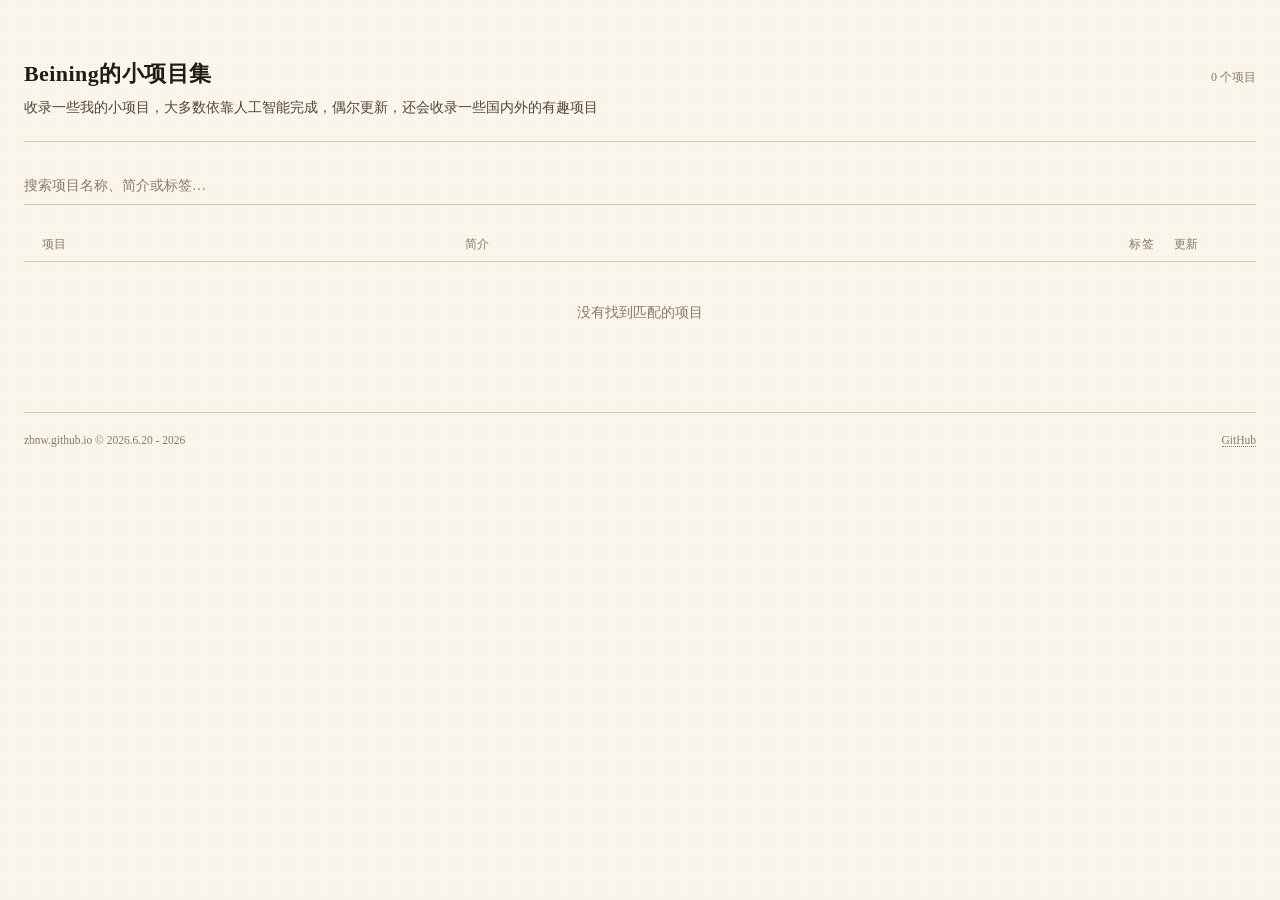
==== index.html @ 9840db20 "Add files via upload" ====
<!doctype html>
<html lang="zh-CN">
<head>
  <meta charset="utf-8" />
  <meta name="viewport" content="width=device-width, initial-scale=1, viewport-fit=cover" />
  <title>项目</title>
  <meta name="description" content="项目列表" />
  <link rel="stylesheet" href="./style.css" />
</head>
<body>
  <div class="wrap">
    <header class="masthead">
      <div>
        <h1 id="site-title">项目</h1>
        <div class="subtitle" id="site-subtitle"></div>
      </div>
      <div class="masthead-meta" id="list-meta"></div>
    </header>

    <div class="controls">
      <div class="search-line">
        <input
          type="text"
          id="search-input"
          placeholder="搜索项目名称、简介或标签…"
          autocomplete="off"
        />
      </div>
      <div class="tag-row" id="tag-row"></div>
    </div>

    <div class="list-head" aria-hidden="true">
      <span>项目</span>
      <span>简介</span>
      <span>标签</span>
      <span>更新</span>
    </div>

    <ul class="list" id="project-list"></ul>

    <footer class="footer">
      <span>zbnw.github.io © 2026.6.20 - <span id="year"></span></span>
      <span><a href="https://github.com/zbnw" target="_blank" rel="noopener noreferrer">GitHub</a></span>
    </footer>
  </div>

  <script src="./projects.js"></script>
  <script src="./app.js"></script>
</body>
</html>
---- style.css ----
/* ============================================================
   样式说明
   ------------------------------------------------------------
   配色:暖白纸感背景 + 墨色文字 + 朱红(印泥色)作为唯一强调色。
   字体:系统无衬线字体优先,中文走 PingFang / 微软雅黑,
        日期等元信息用等宽字体,呼应无线电报务的数字感。
   这个文件基本不用动,除非你想换配色或字号。
   ============================================================ */

:root {
  /* 纸:更干净的暖白,去掉发闷的黄灰感 */
  --paper: #faf6ec;
  --paper-deep: #f0e6cd;
  /* 墨:加深次要文字,避免发灰看不清 */
  --ink: #211b16;
  --ink-soft: #52453a;
  --ink-faint: #8a7a67;
  /* 线:比之前更清晰一点,但仍是细线 */
  --line: #d9c9a4;
  --line-soft: #e6d9b9;
  /* 朱砂红,唯一强调色,比印泥色更鲜亮醒目 */
  --seal: #c5391a;
  --seal-soft: #e07a4f;
  ...
}

* {
  box-sizing: border-box;
}

html {
  -webkit-text-size-adjust: 100%;
}

body {
  margin: 0;
  background: var(--paper);
  color: var(--ink);
  font-family: var(--font-sans);
  font-size: 15px;
  line-height: 1.6;
  -webkit-font-smoothing: antialiased;
  text-rendering: optimizeLegibility;
}

/* 纸张的一点细微纹理,极淡的噪点,不影响性能(纯 CSS 渐变模拟) */
body::before {
  content: "";
  position: fixed;
  inset: 0;
  pointer-events: none;
  background-image:
    radial-gradient(var(--paper-deep) 1px, transparent 1px);
  background-size: 3px 3px;
  opacity: 0.35;
  z-index: 0;
}

.wrap {
  position: relative;
  z-index: 1;
  max-width: var(--max-width);
  margin: 0 auto;
  padding: 56px 24px 80px;
}

/* ---------- 头部 ---------- */

.masthead {
  display: flex;
  align-items: baseline;
  justify-content: space-between;
  gap: 16px;
  padding-bottom: 22px;
  border-bottom: 1px solid var(--line);
  margin-bottom: 28px;
  flex-wrap: wrap;
}

.masthead h1 {
  font-size: 22px;
  font-weight: 600;
  letter-spacing: 0.02em;
  margin: 0;
}

.masthead .subtitle {
  font-size: 13.5px;
  color: var(--ink-soft);
  margin-top: 6px;
}

.masthead-meta {
  font-family: var(--font-mono);
  font-size: 12px;
  color: var(--ink-faint);
  white-space: nowrap;
}

/* ---------- 搜索 / 筛选 ---------- */

.controls {
  display: flex;
  flex-direction: column;
  gap: 12px;
  margin-bottom: 30px;
}

.search-line {
  position: relative;
}

.search-line input {
  width: 100%;
  background: transparent;
  border: none;
  border-bottom: 1px solid var(--line);
  padding: 8px 2px 10px 0;
  font-size: 14px;
  font-family: var(--font-sans);
  color: var(--ink);
  outline: none;
  transition: border-color 0.15s ease;
}

.search-line input::placeholder {
  color: var(--ink-faint);
}

.search-line input:focus {
  border-color: var(--seal);
}

.tag-row {
  display: flex;
  flex-wrap: wrap;
  gap: 8px;
}

.tag-chip {
  font-family: var(--font-mono);
  font-size: 12px;
  letter-spacing: 0.01em;
  padding: 4px 10px;
  border: 1px solid var(--line);
  border-radius: 3px;
  background: transparent;
  color: var(--ink-soft);
  cursor: pointer;
  transition: border-color 0.15s ease, color 0.15s ease, background 0.15s ease;
  line-height: 1.4;
}

.tag-chip:hover {
  border-color: var(--seal-soft);
  color: var(--ink);
}

.tag-chip.active {
  border-color: var(--seal);
  color: var(--seal);
  background: rgba(154, 51, 36, 0.06);
}

/* ---------- 列表 ---------- */

.list-head {
  display: grid;
  grid-template-columns: 1fr 1.6fr auto 64px;
  gap: 20px;
  padding: 0 18px 8px 18px;
  font-family: var(--font-mono);
  font-size: 11.5px;
  letter-spacing: 0.04em;
  color: var(--ink-faint);
  text-transform: uppercase;
}

.list {
  list-style: none;
  margin: 0;
  padding: 0;
  border-top: 1px solid var(--line);
}

.row-item {
  border-bottom: 1px solid var(--line-soft);
}

.row {
  display: grid;
  grid-template-columns: 1fr 1.6fr auto 64px;
  align-items: center;
  gap: 20px;
  padding: 16px 18px;
  text-decoration: none;
  color: inherit;
  position: relative;
  transition: background 0.15s ease;
}

.row::before {
  content: "";
  position: absolute;
  left: 0;
  top: 8px;
  bottom: 8px;
  width: 2px;
  background: transparent;
  transition: background 0.15s ease;
}

.row:hover,
.row:focus-visible {
  background: var(--paper-deep);
}

.row:hover::before,
.row:focus-visible::before {
  background: var(--seal);
}

.row:focus-visible {
  outline: 2px solid var(--seal);
  outline-offset: -2px;
}

.col-name {
  font-weight: 600;
  font-size: 14.5px;
  color: var(--ink);
}

.col-desc {
  font-size: 13.5px;
  color: var(--ink-soft);
}

.col-tags {
  display: flex;
  flex-wrap: wrap;
  gap: 6px;
}

.tag {
  font-family: var(--font-mono);
  font-size: 11px;
  color: var(--ink-faint);
  border: 1px solid var(--line);
  border-radius: 3px;
  padding: 2px 7px;
  white-space: nowrap;
}

.col-meta {
  font-family: var(--font-mono);
  font-size: 11.5px;
  color: var(--ink-faint);
  text-align: right;
  white-space: nowrap;
}

.col-arrow {
  display: none;
}

.empty-state {
  padding: 40px 18px;
  text-align: center;
  color: var(--ink-faint);
  font-size: 13.5px;
}

/* ---------- 页脚 ---------- */

.footer {
  margin-top: 48px;
  padding-top: 18px;
  border-top: 1px solid var(--line);
  font-family: var(--font-mono);
  font-size: 11.5px;
  color: var(--ink-faint);
  display: flex;
  justify-content: space-between;
  flex-wrap: wrap;
  gap: 8px;
}

.footer a {
  color: var(--ink-faint);
  text-decoration: none;
  border-bottom: 1px dotted var(--ink-faint);
}

.footer a:hover {
  color: var(--seal);
  border-color: var(--seal);
}

/* ---------- 进场动效(克制,尊重无动效偏好) ---------- */

.row-item {
  opacity: 0;
  animation: rise 0.4s ease forwards;
}

@keyframes rise {
  from {
    opacity: 0;
    transform: translateY(4px);
  }
  to {
    opacity: 1;
    transform: translateY(0);
  }
}

@media (prefers-reduced-motion: reduce) {
  .row-item {
    opacity: 1;
    animation: none;
  }
  .row,
  .row::before,
  .tag-chip,
  .search-line input {
    transition: none;
  }
}

/* ---------- 响应式:窄屏下表格转为卡片式堆叠 ---------- */

@media (max-width: 680px) {
  .wrap {
    padding: 36px 18px 60px;
  }

  .masthead {
    flex-direction: column;
    align-items: flex-start;
    gap: 4px;
  }

  .list-head {
    display: none;
  }

  .row {
    grid-template-columns: 1fr;
    gap: 6px;
    padding: 16px 16px;
  }

  .col-meta {
    text-align: left;
    order: 3;
  }

  .col-tags {
    order: 2;
  }

  .col-desc {
    order: 1;
  }
}

@media (max-width: 420px) {
  .masthead h1 {
    font-size: 20px;
  }
}
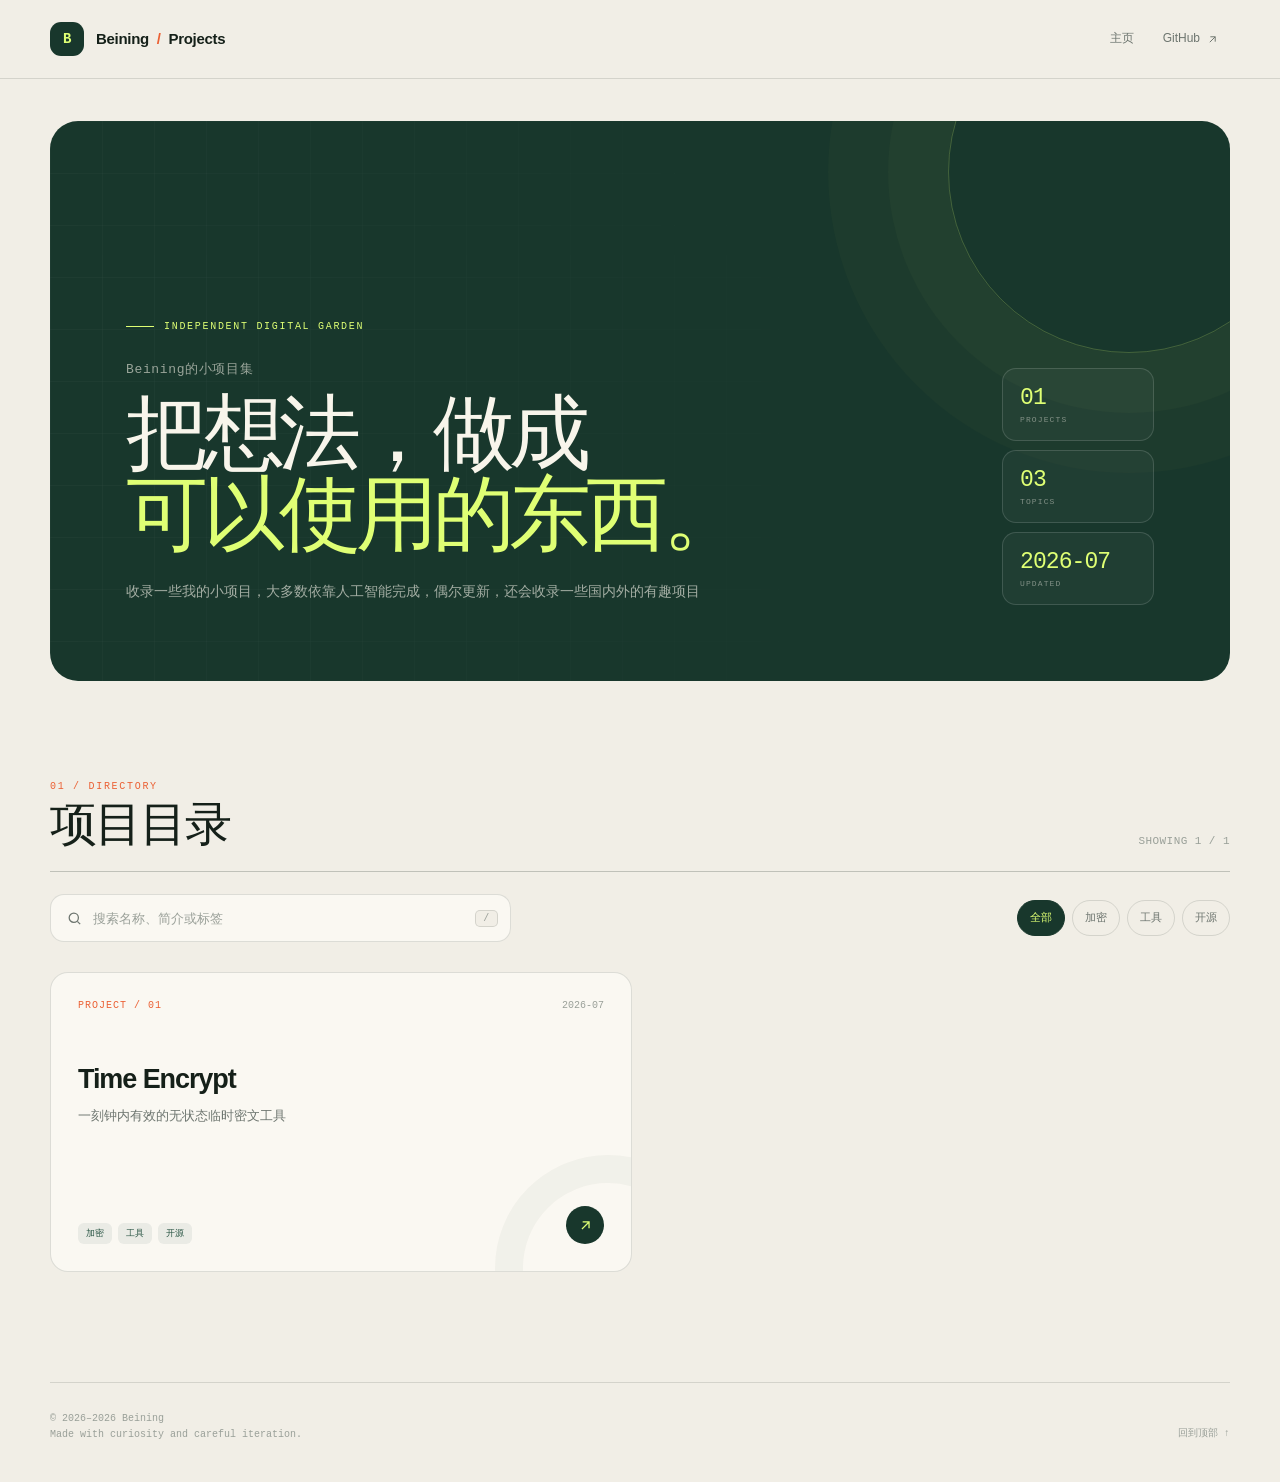
==== commit 7454acd3: "Redesign projects gallery" ====
--- a/index.html
+++ b/index.html
@@ -1,48 +1,77 @@
 <!doctype html>
 <html lang="zh-CN">
 <head>
-  <meta charset="utf-8" />
-  <meta name="viewport" content="width=device-width, initial-scale=1, viewport-fit=cover" />
-  <title>项目</title>
-  <meta name="description" content="项目列表" />
-  <link rel="stylesheet" href="./style.css" />
+  <meta charset="utf-8">
+  <meta name="viewport" content="width=device-width, initial-scale=1, viewport-fit=cover">
+  <meta name="theme-color" content="#18372c">
+  <meta name="description" content="Beining 的独立项目与实验作品集。">
+  <meta name="robots" content="index,follow">
+  <title>Beining 的项目集</title>
+  <link rel="stylesheet" href="./style.css">
 </head>
 <body>
-  <div class="wrap">
-    <header class="masthead">
-      <div>
-        <h1 id="site-title">项目</h1>
-        <div class="subtitle" id="site-subtitle"></div>
+  <header class="topbar">
+    <div class="topbar-inner">
+      <a class="wordmark" href="./" aria-label="返回项目首页">
+        <span class="wordmark-mark" aria-hidden="true">B</span>
+        <span class="wordmark-text">Beining <i>/</i> Projects</span>
+      </a>
+      <nav class="site-nav" aria-label="站点导航">
+        <a href="https://zbnw.qzz.io">主页</a>
+        <a href="https://github.com/zbnw" target="_blank" rel="noopener noreferrer">
+          GitHub
+          <svg viewBox="0 0 24 24" aria-hidden="true"><path d="M7 17 17 7M8 7h9v9"/></svg>
+        </a>
+      </nav>
+    </div>
+  </header>
+
+  <main class="page-shell">
+    <section class="hero" aria-labelledby="site-title">
+      <div class="hero-grid" aria-hidden="true"></div>
+      <div class="hero-copy">
+        <p class="eyebrow"><span></span>INDEPENDENT DIGITAL GARDEN</p>
+        <h1 id="site-title">Beining 的项目集</h1>
+        <h2>把想法，做成<br><em>可以使用的东西。</em></h2>
+        <p class="hero-description" id="site-subtitle">收录一些我的小项目，大多数依靠人工智能完成，偶尔更新，也会收录一些国内外的有趣项目。</p>
       </div>
-      <div class="masthead-meta" id="list-meta"></div>
-    </header>
+      <div class="hero-stats" aria-label="项目统计">
+        <div><strong id="project-count">0</strong><span>PROJECTS</span></div>
+        <div><strong id="tag-count">0</strong><span>TOPICS</span></div>
+        <div><strong id="latest-date">—</strong><span>UPDATED</span></div>
+      </div>
+    </section>
 
-    <div class="controls">
-      <div class="search-line">
-        <input
-          type="text"
-          id="search-input"
-          placeholder="搜索项目名称、简介或标签…"
-          autocomplete="off"
-        />
+    <section class="directory" aria-labelledby="directory-title">
+      <div class="section-heading">
+        <div>
+          <p class="section-index">01 / DIRECTORY</p>
+          <h2 id="directory-title">项目目录</h2>
+        </div>
+        <p id="result-meta" aria-live="polite"></p>
       </div>
-      <div class="tag-row" id="tag-row"></div>
+
+      <div class="toolbar">
+        <label class="search-box" for="search-input">
+          <svg viewBox="0 0 24 24" aria-hidden="true"><circle cx="11" cy="11" r="6.5"/><path d="m16 16 4 4"/></svg>
+          <input id="search-input" type="search" placeholder="搜索名称、简介或标签" autocomplete="off">
+          <kbd>/</kbd>
+          <button id="clear-search" class="clear-search" type="button" aria-label="清空搜索" hidden>清除</button>
+        </label>
+        <div class="tag-row" id="tag-row" aria-label="按标签筛选"></div>
+      </div>
+
+      <ul class="project-grid" id="project-list"></ul>
+    </section>
+  </main>
+
+  <footer class="site-footer">
+    <div>
+      <span>© 2026–<span id="year"></span> Beining</span>
+      <span>Made with curiosity and careful iteration.</span>
     </div>
-
-    <div class="list-head" aria-hidden="true">
-      <span>项目</span>
-      <span>简介</span>
-      <span>标签</span>
-      <span>更新</span>
-    </div>
-
-    <ul class="list" id="project-list"></ul>
-
-    <footer class="footer">
-      <span>zbnw.github.io © 2026.6.20 - <span id="year"></span></span>
-      <span><a href="https://github.com/zbnw" target="_blank" rel="noopener noreferrer">GitHub</a></span>
-    </footer>
-  </div>
+    <a href="#">回到顶部 ↑</a>
+  </footer>
 
   <script src="./projects.js"></script>
   <script src="./app.js"></script>
--- a/style.css
+++ b/style.css
@@ -1,40 +1,29 @@
-/* ============================================================
-   样式说明
-   ------------------------------------------------------------
-   配色:暖白纸感背景 + 墨色文字 + 朱红(印泥色)作为唯一强调色。
-   字体:系统无衬线字体优先,中文走 PingFang / 微软雅黑,
-        日期等元信息用等宽字体,呼应无线电报务的数字感。
-   这个文件基本不用动,除非你想换配色或字号。
-   ============================================================ */
-
 :root {
-  /* 纸:更干净的暖白,去掉发闷的黄灰感 */
-  --paper: #faf6ec;
-  --paper-deep: #f0e6cd;
-  /* 墨:加深次要文字,避免发灰看不清 */
-  --ink: #211b16;
-  --ink-soft: #52453a;
-  --ink-faint: #8a7a67;
-  /* 线:比之前更清晰一点,但仍是细线 */
-  --line: #d9c9a4;
-  --line-soft: #e6d9b9;
-  /* 朱砂红,唯一强调色,比印泥色更鲜亮醒目 */
-  --seal: #c5391a;
-  --seal-soft: #e07a4f;
-  ...
+  --canvas: #f1eee6;
+  --surface: #faf8f2;
+  --surface-strong: #fffdf8;
+  --ink: #152019;
+  --muted: #6d756f;
+  --faint: #9aa099;
+  --line: rgba(21, 32, 25, .13);
+  --line-strong: rgba(21, 32, 25, .22);
+  --forest: #18372c;
+  --forest-light: #275342;
+  --acid: #dfff74;
+  --orange: #eb6135;
+  --max-width: 1180px;
+  --radius-lg: 28px;
+  --radius-md: 18px;
+  --font-sans: Inter, ui-sans-serif, -apple-system, BlinkMacSystemFont, "Segoe UI", "Microsoft YaHei", sans-serif;
+  --font-mono: "SFMono-Regular", Consolas, "Liberation Mono", monospace;
 }
 
-* {
-  box-sizing: border-box;
-}
-
-html {
-  -webkit-text-size-adjust: 100%;
-}
-
+* { box-sizing: border-box; }
+html { scroll-behavior: smooth; -webkit-text-size-adjust: 100%; }
 body {
   margin: 0;
-  background: var(--paper);
+  min-width: 320px;
+  background: var(--canvas);
   color: var(--ink);
   font-family: var(--font-sans);
   font-size: 15px;
@@ -42,331 +31,121 @@
   -webkit-font-smoothing: antialiased;
   text-rendering: optimizeLegibility;
 }
+button, input { font: inherit; }
+a { color: inherit; }
 
-/* 纸张的一点细微纹理,极淡的噪点,不影响性能(纯 CSS 渐变模拟) */
-body::before {
-  content: "";
-  position: fixed;
-  inset: 0;
-  pointer-events: none;
-  background-image:
-    radial-gradient(var(--paper-deep) 1px, transparent 1px);
-  background-size: 3px 3px;
-  opacity: 0.35;
-  z-index: 0;
+.topbar { border-bottom: 1px solid var(--line); }
+.topbar-inner {
+  width: min(var(--max-width), calc(100% - 48px));
+  height: 78px;
+  margin: auto;
+  display: flex;
+  align-items: center;
+  justify-content: space-between;
+  gap: 24px;
+}
+.wordmark { display: inline-flex; align-items: center; gap: 12px; text-decoration: none; font-weight: 650; letter-spacing: -.02em; }
+.wordmark-mark { width: 34px; height: 34px; display: grid; place-items: center; border-radius: 11px; background: var(--forest); color: var(--acid); font: 700 14px var(--font-mono); }
+.wordmark-text i { color: var(--orange); font-style: normal; margin: 0 4px; }
+.site-nav { display: flex; align-items: center; gap: 7px; }
+.site-nav a { display: inline-flex; align-items: center; gap: 6px; padding: 8px 11px; border-radius: 999px; color: var(--muted); font-size: 12px; text-decoration: none; transition: color .16s ease, background .16s ease; }
+.site-nav a:hover { color: var(--ink); background: rgba(21, 32, 25, .06); }
+.site-nav svg { width: 13px; fill: none; stroke: currentColor; stroke-width: 1.8; }
+
+.page-shell { width: min(var(--max-width), calc(100% - 48px)); margin: 0 auto; padding: 42px 0 110px; }
+.hero { position: relative; min-height: 560px; padding: clamp(42px, 6vw, 76px); border-radius: var(--radius-lg); overflow: hidden; background: var(--forest); color: #f8f5eb; display: grid; grid-template-columns: minmax(0, 1fr) auto; align-items: end; gap: 48px; isolation: isolate; }
+.hero::before { content: ""; position: absolute; width: 360px; height: 360px; right: -80px; top: -130px; border: 1px solid rgba(223,255,116,.22); border-radius: 50%; box-shadow: 0 0 0 60px rgba(223,255,116,.025), 0 0 0 120px rgba(223,255,116,.018); z-index: -1; }
+.hero-grid { position: absolute; inset: 0; z-index: -2; opacity: .09; background-image: linear-gradient(rgba(255,255,255,.3) 1px, transparent 1px), linear-gradient(90deg, rgba(255,255,255,.3) 1px, transparent 1px); background-size: 52px 52px; mask-image: linear-gradient(to right, #000, transparent 72%); }
+.eyebrow, .section-index { margin: 0; font: 10px var(--font-mono); letter-spacing: .17em; }
+.eyebrow { display: flex; align-items: center; gap: 10px; color: var(--acid); }
+.eyebrow span { width: 28px; height: 1px; background: currentColor; }
+.hero h1 { margin: 28px 0 0; color: rgba(248,245,235,.58); font: 500 13px var(--font-mono); letter-spacing: .05em; }
+.hero h2 { margin: 15px 0 25px; max-width: 780px; font-size: clamp(46px, 7vw, 82px); line-height: .98; letter-spacing: -.065em; font-weight: 570; }
+.hero h2 em { color: var(--acid); font-style: normal; }
+.hero-description { max-width: 610px; margin: 0; color: rgba(248,245,235,.62); font-size: 14px; line-height: 1.85; }
+.hero-stats { display: grid; gap: 9px; width: 152px; }
+.hero-stats div { padding: 16px 17px; border: 1px solid rgba(255,255,255,.14); border-radius: 14px; background: rgba(255,255,255,.035); }
+.hero-stats strong { display: block; color: var(--acid); font: 500 23px var(--font-mono); letter-spacing: -.04em; }
+.hero-stats span { display: block; margin-top: 4px; color: rgba(248,245,235,.45); font: 8px var(--font-mono); letter-spacing: .14em; }
+
+.directory { padding-top: 100px; }
+.section-heading { display: flex; align-items: end; justify-content: space-between; gap: 24px; padding-bottom: 24px; border-bottom: 1px solid var(--line-strong); }
+.section-index { color: var(--orange); }
+.section-heading h2 { margin: 8px 0 0; font-size: clamp(32px, 4vw, 47px); line-height: 1; letter-spacing: -.045em; font-weight: 590; }
+#result-meta { margin: 0; color: var(--faint); font: 11px var(--font-mono); letter-spacing: .04em; }
+
+.toolbar { display: grid; grid-template-columns: minmax(280px, .8fr) 1.2fr; gap: 28px; align-items: center; padding: 22px 0 30px; }
+.search-box { position: relative; display: flex; align-items: center; min-height: 48px; border: 1px solid var(--line); border-radius: 14px; background: var(--surface); transition: border-color .16s ease, box-shadow .16s ease; }
+.search-box:focus-within { border-color: var(--forest-light); box-shadow: 0 0 0 3px rgba(39,83,66,.08); }
+.search-box > svg { width: 17px; margin-left: 15px; fill: none; stroke: var(--muted); stroke-width: 1.8; }
+.search-box input { flex: 1; min-width: 0; height: 46px; padding: 0 10px; border: 0; outline: 0; background: transparent; color: var(--ink); font-size: 13px; }
+.search-box input::placeholder { color: var(--faint); }
+.search-box kbd { margin-right: 12px; min-width: 23px; padding: 2px 6px; border: 1px solid var(--line); border-radius: 5px; background: var(--canvas); color: var(--faint); text-align: center; font: 10px var(--font-mono); }
+.clear-search { margin-right: 10px; padding: 5px 8px; border: 0; border-radius: 7px; background: rgba(21,32,25,.06); color: var(--muted); cursor: pointer; font-size: 10px; }
+.tag-row { display: flex; justify-content: flex-end; flex-wrap: wrap; gap: 7px; }
+.tag-chip { padding: 8px 12px; border: 1px solid var(--line); border-radius: 999px; background: transparent; color: var(--muted); cursor: pointer; font-size: 11px; transition: color .16s ease, border-color .16s ease, background .16s ease; }
+.tag-chip:hover { color: var(--ink); border-color: var(--line-strong); }
+.tag-chip.active { border-color: var(--forest); background: var(--forest); color: var(--acid); }
+
+.project-grid { display: grid; grid-template-columns: repeat(2, minmax(0, 1fr)); gap: 16px; margin: 0; padding: 0; list-style: none; }
+.project-card { min-width: 0; opacity: 0; animation: card-in .4s ease forwards; animation-delay: var(--delay, 0ms); }
+.project-card > a { position: relative; min-height: 300px; padding: 27px; border: 1px solid var(--line); border-radius: var(--radius-md); background: var(--surface); color: inherit; text-decoration: none; display: flex; flex-direction: column; overflow: hidden; transition: transform .2s ease, border-color .2s ease, background .2s ease, box-shadow .2s ease; }
+.project-card > a::after { content: ""; position: absolute; width: 170px; height: 170px; right: -90px; bottom: -110px; border: 28px solid rgba(24,55,44,.035); border-radius: 50%; transition: transform .25s ease; }
+.project-card > a:hover { transform: translateY(-3px); border-color: rgba(24,55,44,.28); background: var(--surface-strong); box-shadow: 0 18px 42px rgba(36,42,37,.07); }
+.project-card > a:hover::after { transform: scale(1.12); }
+.project-card > a:focus-visible { outline: 3px solid var(--orange); outline-offset: 3px; }
+.card-top { display: flex; align-items: center; justify-content: space-between; gap: 20px; }
+.card-index { color: var(--orange); font: 10px var(--font-mono); letter-spacing: .1em; }
+.card-date { color: var(--faint); font: 10px var(--font-mono); }
+.project-card h3 { margin: 53px 0 10px; font-size: 27px; line-height: 1.15; letter-spacing: -.04em; font-weight: 620; }
+.project-card .card-desc { max-width: 460px; margin: 0; color: var(--muted); font-size: 13px; line-height: 1.75; }
+.card-bottom { display: flex; align-items: end; justify-content: space-between; gap: 20px; margin-top: auto; padding-top: 42px; }
+.card-tags { display: flex; flex-wrap: wrap; gap: 6px; }
+.card-tag { padding: 4px 8px; border-radius: 6px; background: rgba(24,55,44,.065); color: var(--forest-light); font: 9px var(--font-mono); }
+.card-arrow { width: 38px; height: 38px; flex: 0 0 38px; display: grid; place-items: center; border-radius: 50%; background: var(--forest); color: var(--acid); transition: transform .2s ease; }
+.card-arrow svg { width: 17px; fill: none; stroke: currentColor; stroke-width: 1.8; }
+.project-card > a:hover .card-arrow { transform: rotate(8deg); }
+.empty-state { grid-column: 1 / -1; min-height: 260px; padding: 64px 24px; border: 1px dashed var(--line-strong); border-radius: var(--radius-md); display: grid; place-items: center; text-align: center; }
+.empty-state strong { display: block; font-size: 18px; }
+.empty-state span { display: block; margin-top: 7px; color: var(--muted); font-size: 12px; }
+.empty-state button { margin-top: 18px; padding: 8px 13px; border: 0; border-radius: 9px; background: var(--forest); color: var(--acid); cursor: pointer; font-size: 11px; }
+
+.site-footer { width: min(var(--max-width), calc(100% - 48px)); margin: 0 auto; padding: 30px 0 42px; border-top: 1px solid var(--line); color: var(--faint); display: flex; align-items: end; justify-content: space-between; gap: 24px; font: 10px var(--font-mono); }
+.site-footer div { display: grid; gap: 5px; }
+.site-footer a { text-decoration: none; }
+.site-footer a:hover { color: var(--ink); }
+
+@keyframes card-in { from { opacity: 0; transform: translateY(7px); } to { opacity: 1; transform: translateY(0); } }
+
+@media (max-width: 800px) {
+  .hero { min-height: 610px; grid-template-columns: 1fr; align-content: end; }
+  .hero-stats { width: 100%; grid-template-columns: repeat(3, 1fr); }
+  .toolbar { grid-template-columns: 1fr; gap: 14px; }
+  .tag-row { justify-content: flex-start; }
 }
 
-.wrap {
-  position: relative;
-  z-index: 1;
-  max-width: var(--max-width);
-  margin: 0 auto;
-  padding: 56px 24px 80px;
-}
-
-/* ---------- 头部 ---------- */
-
-.masthead {
-  display: flex;
-  align-items: baseline;
-  justify-content: space-between;
-  gap: 16px;
-  padding-bottom: 22px;
-  border-bottom: 1px solid var(--line);
-  margin-bottom: 28px;
-  flex-wrap: wrap;
-}
-
-.masthead h1 {
-  font-size: 22px;
-  font-weight: 600;
-  letter-spacing: 0.02em;
-  margin: 0;
-}
-
-.masthead .subtitle {
-  font-size: 13.5px;
-  color: var(--ink-soft);
-  margin-top: 6px;
-}
-
-.masthead-meta {
-  font-family: var(--font-mono);
-  font-size: 12px;
-  color: var(--ink-faint);
-  white-space: nowrap;
-}
-
-/* ---------- 搜索 / 筛选 ---------- */
-
-.controls {
-  display: flex;
-  flex-direction: column;
-  gap: 12px;
-  margin-bottom: 30px;
-}
-
-.search-line {
-  position: relative;
-}
-
-.search-line input {
-  width: 100%;
-  background: transparent;
-  border: none;
-  border-bottom: 1px solid var(--line);
-  padding: 8px 2px 10px 0;
-  font-size: 14px;
-  font-family: var(--font-sans);
-  color: var(--ink);
-  outline: none;
-  transition: border-color 0.15s ease;
-}
-
-.search-line input::placeholder {
-  color: var(--ink-faint);
-}
-
-.search-line input:focus {
-  border-color: var(--seal);
-}
-
-.tag-row {
-  display: flex;
-  flex-wrap: wrap;
-  gap: 8px;
-}
-
-.tag-chip {
-  font-family: var(--font-mono);
-  font-size: 12px;
-  letter-spacing: 0.01em;
-  padding: 4px 10px;
-  border: 1px solid var(--line);
-  border-radius: 3px;
-  background: transparent;
-  color: var(--ink-soft);
-  cursor: pointer;
-  transition: border-color 0.15s ease, color 0.15s ease, background 0.15s ease;
-  line-height: 1.4;
-}
-
-.tag-chip:hover {
-  border-color: var(--seal-soft);
-  color: var(--ink);
-}
-
-.tag-chip.active {
-  border-color: var(--seal);
-  color: var(--seal);
-  background: rgba(154, 51, 36, 0.06);
-}
-
-/* ---------- 列表 ---------- */
-
-.list-head {
-  display: grid;
-  grid-template-columns: 1fr 1.6fr auto 64px;
-  gap: 20px;
-  padding: 0 18px 8px 18px;
-  font-family: var(--font-mono);
-  font-size: 11.5px;
-  letter-spacing: 0.04em;
-  color: var(--ink-faint);
-  text-transform: uppercase;
-}
-
-.list {
-  list-style: none;
-  margin: 0;
-  padding: 0;
-  border-top: 1px solid var(--line);
-}
-
-.row-item {
-  border-bottom: 1px solid var(--line-soft);
-}
-
-.row {
-  display: grid;
-  grid-template-columns: 1fr 1.6fr auto 64px;
-  align-items: center;
-  gap: 20px;
-  padding: 16px 18px;
-  text-decoration: none;
-  color: inherit;
-  position: relative;
-  transition: background 0.15s ease;
-}
-
-.row::before {
-  content: "";
-  position: absolute;
-  left: 0;
-  top: 8px;
-  bottom: 8px;
-  width: 2px;
-  background: transparent;
-  transition: background 0.15s ease;
-}
-
-.row:hover,
-.row:focus-visible {
-  background: var(--paper-deep);
-}
-
-.row:hover::before,
-.row:focus-visible::before {
-  background: var(--seal);
-}
-
-.row:focus-visible {
-  outline: 2px solid var(--seal);
-  outline-offset: -2px;
-}
-
-.col-name {
-  font-weight: 600;
-  font-size: 14.5px;
-  color: var(--ink);
-}
-
-.col-desc {
-  font-size: 13.5px;
-  color: var(--ink-soft);
-}
-
-.col-tags {
-  display: flex;
-  flex-wrap: wrap;
-  gap: 6px;
-}
-
-.tag {
-  font-family: var(--font-mono);
-  font-size: 11px;
-  color: var(--ink-faint);
-  border: 1px solid var(--line);
-  border-radius: 3px;
-  padding: 2px 7px;
-  white-space: nowrap;
-}
-
-.col-meta {
-  font-family: var(--font-mono);
-  font-size: 11.5px;
-  color: var(--ink-faint);
-  text-align: right;
-  white-space: nowrap;
-}
-
-.col-arrow {
-  display: none;
-}
-
-.empty-state {
-  padding: 40px 18px;
-  text-align: center;
-  color: var(--ink-faint);
-  font-size: 13.5px;
-}
-
-/* ---------- 页脚 ---------- */
-
-.footer {
-  margin-top: 48px;
-  padding-top: 18px;
-  border-top: 1px solid var(--line);
-  font-family: var(--font-mono);
-  font-size: 11.5px;
-  color: var(--ink-faint);
-  display: flex;
-  justify-content: space-between;
-  flex-wrap: wrap;
-  gap: 8px;
-}
-
-.footer a {
-  color: var(--ink-faint);
-  text-decoration: none;
-  border-bottom: 1px dotted var(--ink-faint);
-}
-
-.footer a:hover {
-  color: var(--seal);
-  border-color: var(--seal);
-}
-
-/* ---------- 进场动效(克制,尊重无动效偏好) ---------- */
-
-.row-item {
-  opacity: 0;
-  animation: rise 0.4s ease forwards;
-}
-
-@keyframes rise {
-  from {
-    opacity: 0;
-    transform: translateY(4px);
-  }
-  to {
-    opacity: 1;
-    transform: translateY(0);
-  }
+@media (max-width: 620px) {
+  .topbar-inner, .page-shell, .site-footer { width: min(100% - 30px, var(--max-width)); }
+  .topbar-inner { height: 68px; }
+  .wordmark-text { font-size: 13px; }
+  .site-nav a:first-child { display: none; }
+  .page-shell { padding-top: 20px; padding-bottom: 76px; }
+  .hero { min-height: 590px; padding: 31px 25px; border-radius: 20px; }
+  .hero h2 { font-size: clamp(40px, 12vw, 59px); }
+  .hero-description { font-size: 12px; }
+  .hero-stats div { padding: 12px; }
+  .hero-stats strong { font-size: 18px; }
+  .directory { padding-top: 70px; }
+  .section-heading { align-items: start; }
+  .project-grid { grid-template-columns: 1fr; }
+  .project-card > a { min-height: 280px; padding: 23px; }
+  .project-card h3 { margin-top: 42px; font-size: 24px; }
+  .search-box kbd { display: none; }
+  .site-footer { align-items: start; }
+  .site-footer > a { display: none; }
 }
 
 @media (prefers-reduced-motion: reduce) {
-  .row-item {
-    opacity: 1;
-    animation: none;
-  }
-  .row,
-  .row::before,
-  .tag-chip,
-  .search-line input {
-    transition: none;
-  }
+  html { scroll-behavior: auto; }
+  *, *::before, *::after { animation-duration: .01ms !important; animation-delay: 0ms !important; transition-duration: .01ms !important; }
 }
-
-/* ---------- 响应式:窄屏下表格转为卡片式堆叠 ---------- */
-
-@media (max-width: 680px) {
-  .wrap {
-    padding: 36px 18px 60px;
-  }
-
-  .masthead {
-    flex-direction: column;
-    align-items: flex-start;
-    gap: 4px;
-  }
-
-  .list-head {
-    display: none;
-  }
-
-  .row {
-    grid-template-columns: 1fr;
-    gap: 6px;
-    padding: 16px 16px;
-  }
-
-  .col-meta {
-    text-align: left;
-    order: 3;
-  }
-
-  .col-tags {
-    order: 2;
-  }
-
-  .col-desc {
-    order: 1;
-  }
-}
-
-@media (max-width: 420px) {
-  .masthead h1 {
-    font-size: 20px;
-  }
-}
